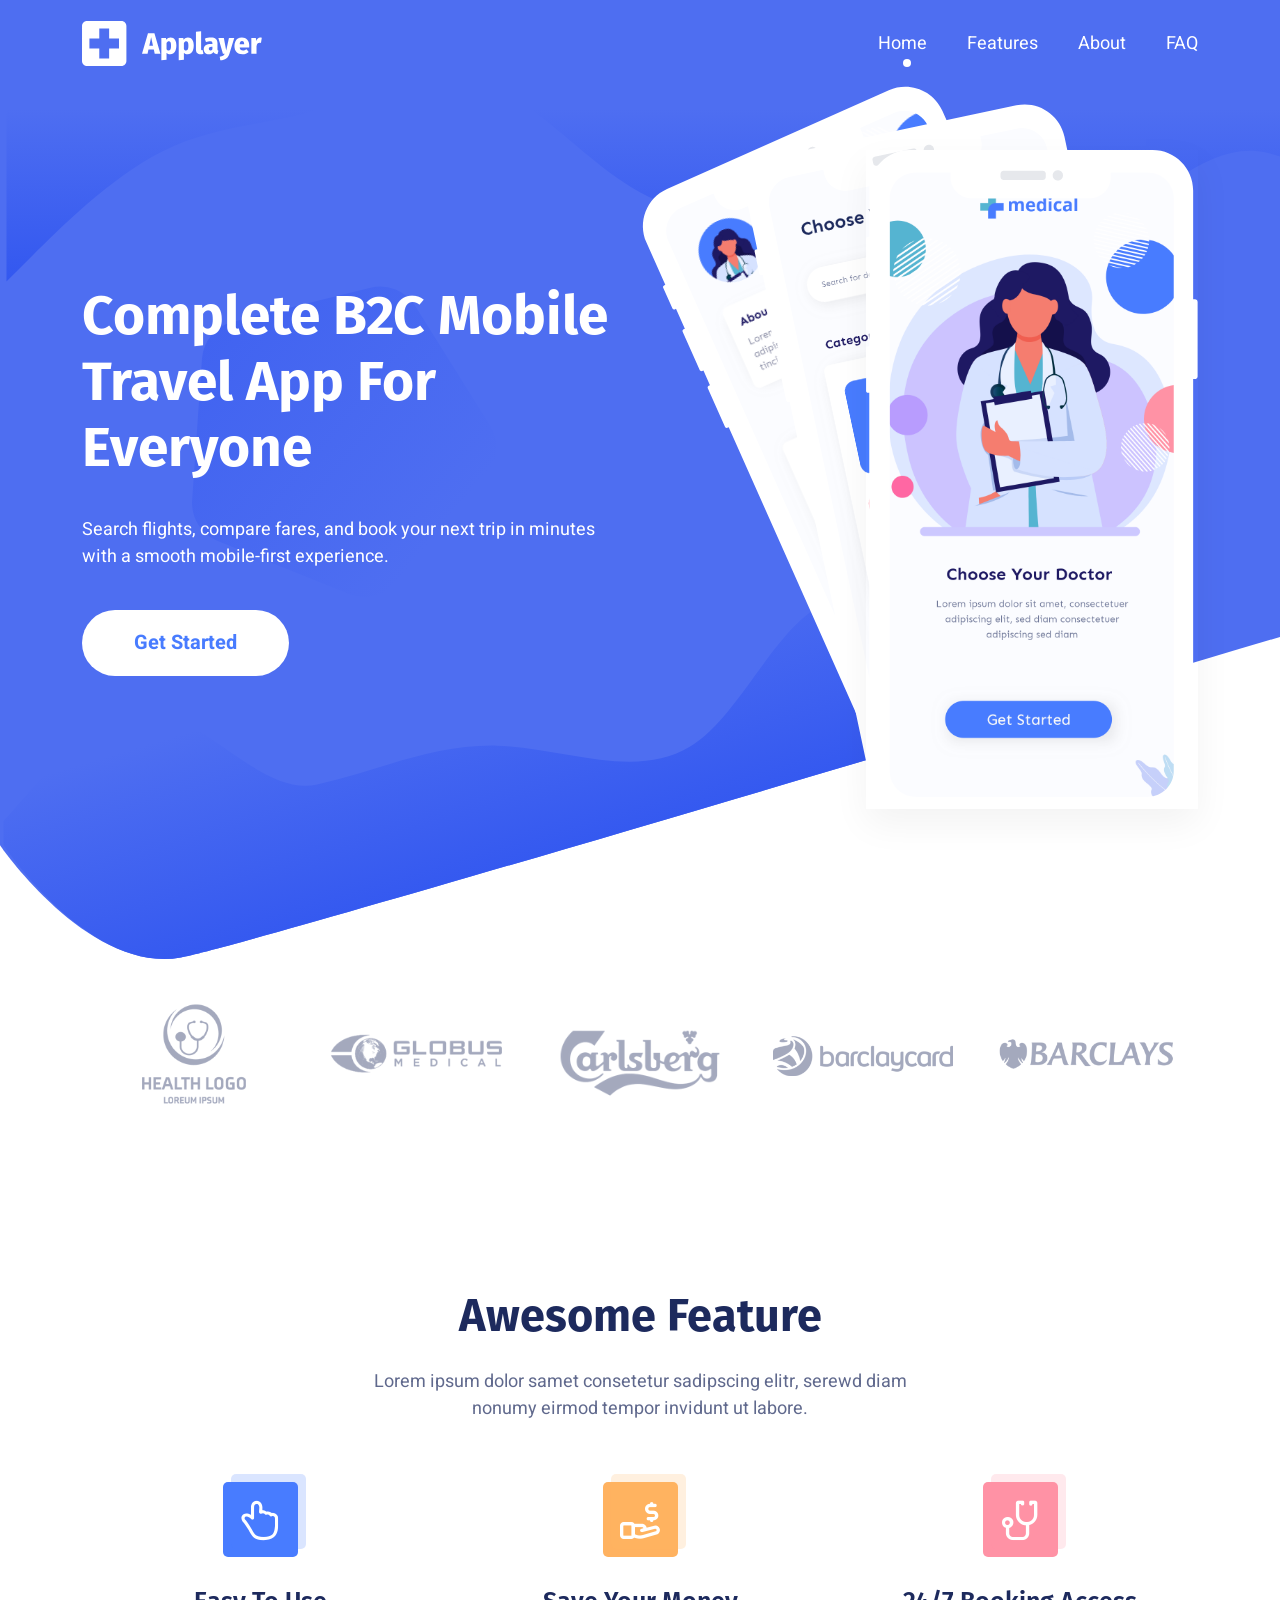
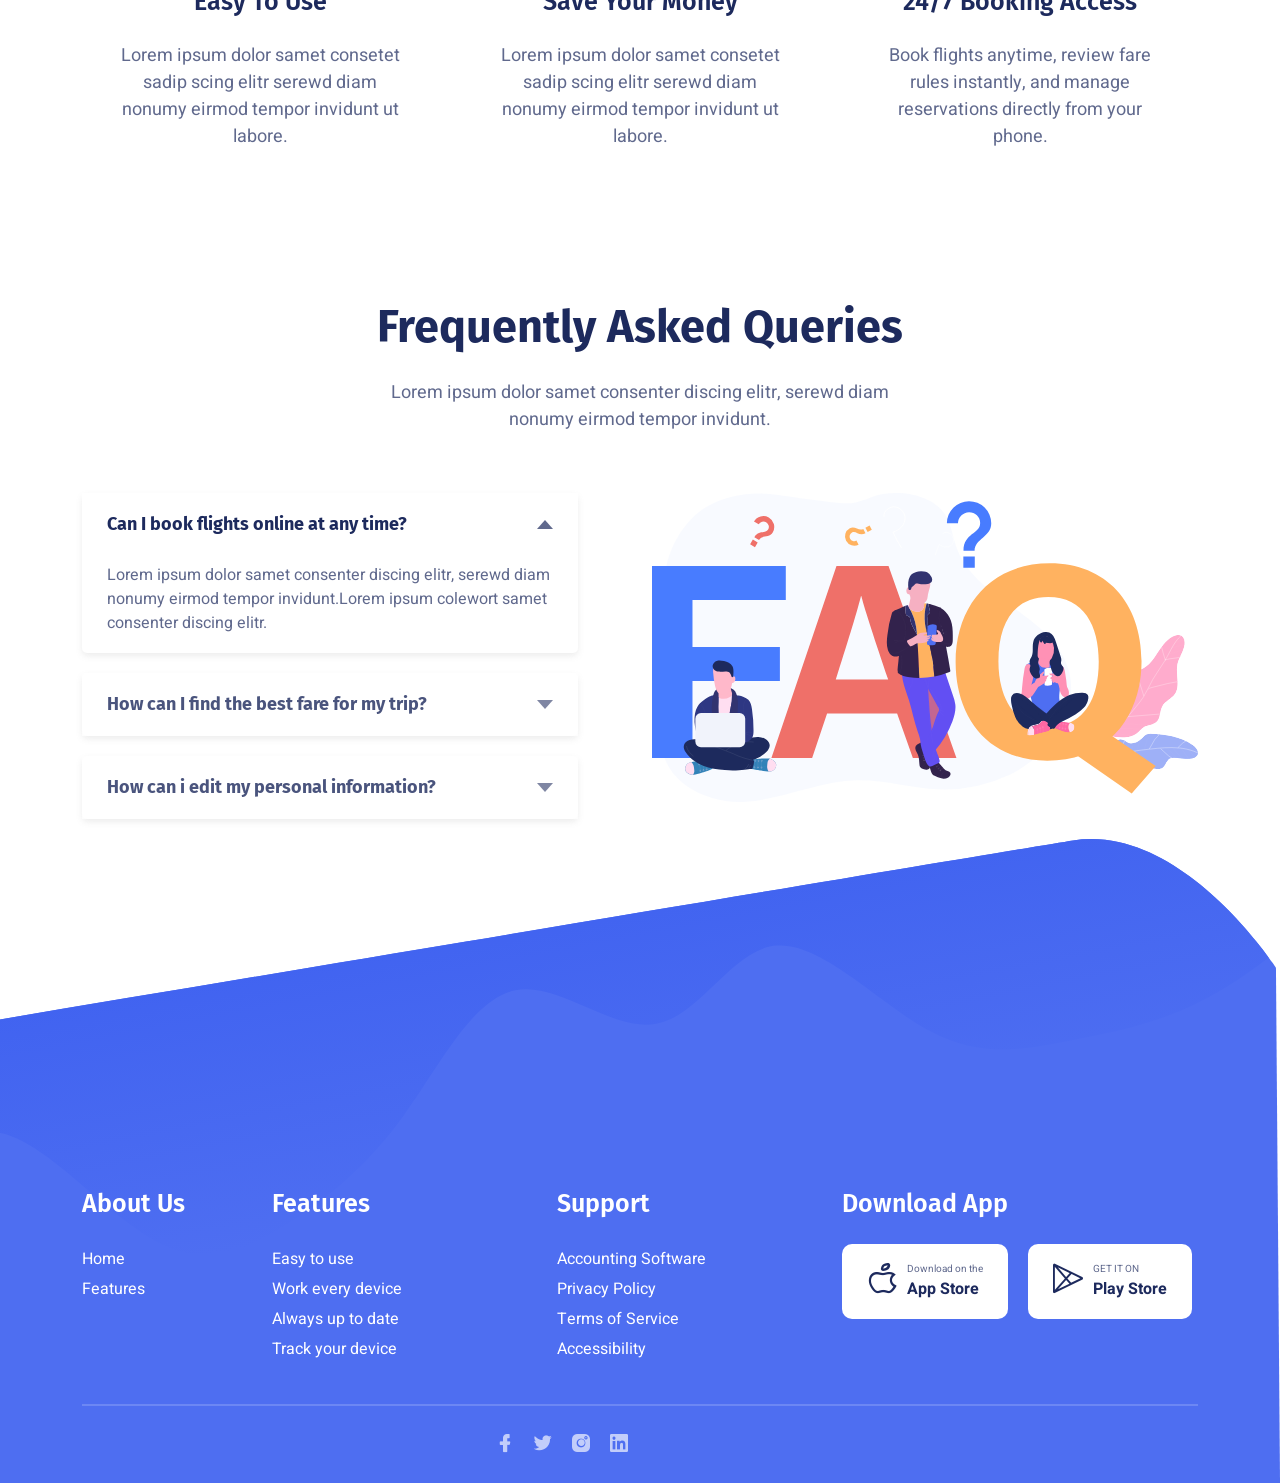
==== index.html @ 3cc143b9 "commit" ====
<!DOCTYPE html>
<html class="no-js" lang="">
  <head>
    <meta charset="utf-8" />
    <meta http-equiv="x-ua-compatible" content="ie=edge" />
    <title>Yallago B2C</title>
    <meta name="description" content="" />
    <meta name="viewport" content="width=device-width, initial-scale=1" />
    <link rel="shortcut icon" type="image/x-icon" href="assets/img/favicon.svg"/>
    <!-- Place favicon.ico in the root directory -->

    <!-- ========================= CSS here ========================= -->
    <link rel="stylesheet" href="assets/css/bootstrap-5.0.0-beta2.min.css" />
    <link rel="stylesheet" href="assets/css/LineIcons.2.0.css" />
    <link rel="stylesheet" href="assets/css/tiny-slider.css" />
    <link rel="stylesheet" href="assets/css/animate.css" />
    <link rel="stylesheet" href="assets/css/main.css" />
  </head>
  <body>
    <!--[if lte IE 9]>
      <p class="browserupgrade">
        You are using an <strong>outdated</strong> browser. Please
        <a href="https://browsehappy.com/">upgrade your browser</a> to improve
        your experience and security.
      </p>
    <![endif]-->

    <!-- ========================= preloader start ========================= -->
    <div class="preloader">
      <div class="loader">
        <div class="spinner">
          <div class="spinner-container">
            <div class="spinner-rotator">
              <div class="spinner-left">
                <div class="spinner-circle"></div>
              </div>
              <div class="spinner-right">
                <div class="spinner-circle"></div>
              </div>
            </div>
          </div>
        </div>
      </div>
    </div>
		<!-- preloader end -->
		

    <!-- ========================= header start ========================= -->
    <header class="header">
      <div class="navbar-area">
        <div class="container">
          <div class="row align-items-center">
            <div class="col-lg-12">
              <nav class="navbar navbar-expand-lg">
                <a class="navbar-brand" href="index.html">
                  <img src="assets/img/logo.JPEG" alt="Logo" />
                </a>
                <button class="navbar-toggler" type="button" data-bs-toggle="collapse" data-bs-target="#navbarSupportedContent" aria-controls="navbarSupportedContent" aria-expanded="false" aria-label="Toggle navigation">
                  <span class="toggler-icon"></span>
                  <span class="toggler-icon"></span>
                  <span class="toggler-icon"></span>
                </button>

                <div class="collapse navbar-collapse sub-menu-bar" id="navbarSupportedContent">
                  <ul id="nav" class="navbar-nav ms-auto">
                    <li class="nav-item">
                      <a class="page-scroll active" href="#home">Home</a>
                    </li>
                    <li class="nav-item">
                      <a class="page-scroll" href="#feature">Features</a>
                    </li>
                    <li class="nav-item">
                      <a class="" href="#0">About</a>
                    </li>
                    <li class="nav-item">
                      <a class="page-scroll" href="#faq">FAQ</a>
                    </li>
                  </ul>
                </div>
                <!-- navbar collapse -->
              </nav>
              <!-- navbar -->
            </div>
          </div>
          <!-- row -->
        </div>
        <!-- container -->
      </div>
      <!-- navbar area -->
    </header>
    <!-- ========================= header end ========================= -->

    <!-- ========================= hero-section start ========================= -->
    <section id="home" class="hero-section">
      <div class="container">
        <div class="row align-items-center">
          <div class="col-lg-6">
            <div class="hero-content">
              <h1 class="wow fadeInUp" data-wow-delay=".2s">
								Complete B2C Mobile Travel App For Everyone
							</h1>
              <p class="wow fadeInUp" data-wow-delay=".4s">
                Search flights, compare fares, and book your next trip in minutes with a smooth mobile-first experience.
              </p>
              <a href="javascript:void(0)" class="main-btn btn-hover wow fadeInUp" data-wow-delay=".6s">Get Started</a>
            </div>
					</div>
					<div class="col-lg-6">
						<div class="hero-img wow fadeInUp" data-wow-delay=".5s">
							<img src="assets/img/hero/hero-img-1.png" alt="" class="img-1">
							<img src="assets/img/hero/hero-img-2.png" alt="" class="img-2">
							<img src="assets/img/hero/hero-img-3.png" alt="" class="img-3">
						</div>
					</div>
        </div>
      </div>
    </section>
		<!-- ========================= hero-section end ========================= -->

		<!-- ========================= client-logo-section start ========================= -->
		<section class="client-logo-section">
			<div class="container">
				<div class="client-logo-wrapper">
					<div class="single-logo">
						<img src="assets/img/client-logo/client-logo-1.png" alt="">
					</div>
					<div class="single-logo">
						<img src="assets/img/client-logo/client-logo-2.png" alt="">
					</div>
					<div class="single-logo">
						<img src="assets/img/client-logo/client-logo-3.png" alt="">
					</div>
					<div class="single-logo">
						<img src="assets/img/client-logo/client-logo-4.png" alt="">
					</div>
					<div class="single-logo">
						<img src="assets/img/client-logo/client-logo-5.png" alt="">
					</div>
				</div>
			</div>
		</section>
		<!-- ========================= client-logo-section end ========================= -->

		<!-- ========================= feature-section start ========================= -->
		<section id="feature" class="feature-section pt-140">
			<div class="container">
				<div class="row justify-content-center">
					<div class="col-xxl-5 col-xl-6 col-lg-7">
						<div class="section-title text-center mb-30">
							<h1 class="mb-25 wow fadeInUp" data-wow-delay=".2s" style="visibility: visible; animation-delay: 0.2s; animation-name: fadeInUp;">Awesome Feature</h1>
							<p class="wow fadeInUp" data-wow-delay=".4s" style="visibility: visible; animation-delay: 0.4s; animation-name: fadeInUp;">Lorem ipsum dolor samet consetetur sadipscing elitr, serewd diam nonumy eirmod tempor invidunt ut labore.</p>
						</div>
					</div>
				</div>

				<div class="row justify-content-center">
					<div class="col-lg-4 col-md-8 col-sm-10">
						<div class="single-feature">
							<div class="icon color-1">
								<i class="lni lni-pointer-up"></i>
							</div>
							<div class="content">
								<h3>Easy To Use</h3>
								<p>Lorem ipsum dolor samet consetet sadip scing elitr serewd diam nonumy eirmod tempor invidunt ut labore.</p>
							</div>
						</div>
					</div>
					<div class="col-lg-4 col-md-8 col-sm-10">
						<div class="single-feature">
							<div class="icon color-2">
								<i class="lni lni-revenue"></i>
							</div>
							<div class="content">
								<h3>Save Your Money</h3>
								<p>Lorem ipsum dolor samet consetet sadip scing elitr serewd diam nonumy eirmod tempor invidunt ut labore.</p>
							</div>
						</div>
					</div>
					<div class="col-lg-4 col-md-8 col-sm-10">
						<div class="single-feature">
							<div class="icon color-3">
								<i class="lni lni-sthethoscope"></i>
							</div>
							<div class="content">
								<h3>24/7 Booking Access</h3>
								<p>Book flights anytime, review fare rules instantly, and manage reservations directly from your phone.</p>
							</div>
						</div>
					</div>
				</div>
			</div>
		</section>
		<!-- ========================= feature-section end ========================= -->

		<!-- ========================= faq-section start ========================= -->
		<section id="faq" class="faq-section pt-120">
			<div class="container">
				<div class="row justify-content-center">
					<div class="col-xxl-5 col-xl-6 col-lg-7">
						<div class="section-title text-center mb-60">
							<h1 class="mb-25 wow fadeInUp" data-wow-delay=".2s">Frequently Asked Queries</h1>
							<p class="mb-25 wow fadeInUp" data-wow-delay=".2s">Lorem ipsum dolor samet consenter discing elitr, serewd diam nonumy eirmod tempor invidunt.</p>
						</div>
					</div>
				</div>

				<div class="row">
					<div class="col-lg-6">
						<div class="accordion faq-wrapper" id="accordionExample">
							<div class="single-faq">
								<button class="w-100" type="button" data-bs-toggle="collapse" data-bs-target="#collapseOne" aria-expanded="true" aria-controls="collapseOne">
									Can I book flights online at any time?
								</button>
						
								<div id="collapseOne" class="collapse show" aria-labelledby="headingOne" data-bs-parent="#accordionExample">
									<div class="faq-content">
										Lorem ipsum dolor samet consenter discing elitr, serewd diam nonumy eirmod tempor invidunt.Lorem ipsum colewort samet consenter discing elitr.
									</div>
								</div>
							</div>
							<div class="single-faq">
								<button class="w-100 collapsed" type="button" data-bs-toggle="collapse" data-bs-target="#collapseTwo" aria-expanded="false" aria-controls="collapseTwo">
									How can I find the best fare for my trip?
								</button>
								<div id="collapseTwo" class="collapse" aria-labelledby="headingTwo" data-bs-parent="#accordionExample">
									<div class="faq-content">
										Lorem ipsum dolor samet consenter discing elitr, serewd diam nonumy eirmod tempor invidunt.Lorem ipsum colewort samet consenter discing elitr.
									</div>
								</div>
							</div>
							<div class="single-faq">
								<button class="w-100 collapsed" type="button" data-bs-toggle="collapse" data-bs-target="#collapseThree" aria-expanded="false" aria-controls="collapseThree">
									How can i edit my personal information?
								</button>
								<div id="collapseThree" class="collapse" aria-labelledby="headingThree" data-bs-parent="#accordionExample">
									<div class="faq-content">
										Lorem ipsum dolor samet consenter discing elitr, serewd diam nonumy eirmod tempor invidunt.Lorem ipsum colewort samet consenter discing elitr.
									</div>
								</div>
							</div>
						</div>
					</div>

					<div class="col-lg-6">
						<div class="faq-image">
							<img src="assets/img/faq/faq-img.svg" alt="">
						</div>
					</div>
				</div>
			</div>
		</section>
		<!-- ========================= faq-section end ========================= -->

    <!-- ========================= footer start ========================= -->
    <footer id="footer" class="footer">
			<div class="container">
				<div class="widget-wrapper">
					<div class="row">
						<div class="col-xl-2 col-md-6">
							<div class="footer-widget">
								<h3>About Us</h3>
								<ul class="links">
									<li> <a href="javascript:void(0)">Home</a> </li>
									<li> <a href="javascript:void(0)">Features</a> </li>
								</ul>
							</div>
						</div>
						<div class="col-xl-3 col-md-6">
							<div class="footer-widget">
								<h3>Features</h3>
								<ul class="links">
									<li> <a href="javascript:void(0)">Easy to use</a> </li>
									<li> <a href="javascript:void(0)">Work every device</a> </li>
									<li> <a href="javascript:void(0)">Always up to date</a> </li>
									<li> <a href="javascript:void(0)">Track your device</a> </li>
								</ul>
							</div>
						</div>
						<div class="col-xl-3 col-md-6">
							<div class="footer-widget">
								<h3>Support</h3>
								<ul class="links">
									<li> <a href="javascript:void(0)">Accounting Software</a> </li>
									<li> <a href="privacy-policy.html">Privacy Policy</a> </li>
									<li> <a href="terms-and-condition.html">Terms of Service</a> </li>
									<li> <a href="javascript:void(0)">Accessibility</a> </li>
								</ul>
							</div>
						</div>
						<div class="col-xl-4 col-md-6">
							<div class="footer-widget">
								<h3>Download App</h3>
								<ul class="download">
									<li>
										<a href="javascript:void(0)">
											<span class="icon"><i class="lni lni-apple"></i></span>
											<span class="text">Download on the <b>App Store</b> </span>
										</a>
									</li>
									<li>
										<a href="javascript:void(0)">
											<span class="icon"><i class="lni lni-play-store"></i></span>
											<span class="text">GET IT ON <b>Play Store</b> </span>
										</a>
									</li>
								</ul>
							</div>
						</div>
					</div>
				</div>

				<div class="copy-right-wrapper">
					<div class="row">
						<div class="col-md-6" style="display: none;">
							<div class="copy-right">
								<p>Design and Developed by <a href="https://uideck.com" rel="nofollow" target="_blank">UIdeck</a> </p>
							</div>
						</div>
						<div class="col-md-6">
							<div class="socials">
								<ul>
									<li>
										<a href="javascript:void(0)"> <i class="lni lni-facebook-filled"></i> </a>
									</li>
									<li>
										<a href="javascript:void(0)"> <i class="lni lni-twitter-filled"></i> </a>
									</li>
									<li>
										<a href="javascript:void(0)"> <i class="lni lni-instagram-filled"></i> </a>
									</li>
									<li>
										<a href="javascript:void(0)"> <i class="lni lni-linkedin-original"></i> </a>
									</li>
								</ul>
							</div>
						</div>
					</div>
				</div>
			</div>
		</footer>
    <!-- ========================= footer end ========================= -->

    <!-- ========================= scroll-top ========================= -->
    <a href="#" class="scroll-top btn-hover">
      <i class="lni lni-chevron-up"></i>
    </a>

    <!-- ========================= JS here ========================= -->
    <script src="assets/js/bootstrap-5.0.0-beta2.min.js"></script>
    <script src="assets/js/tiny-slider.js"></script>
    <script src="assets/js/wow.min.js"></script>
    <script src="assets/js/polifill.js"></script>
    <script src="assets/js/main.js"></script>
  </body>
</html>
---- assets/css/tiny-slider.css ----
.tns-outer{padding:0 !important}.tns-outer [hidden]{display:none !important}.tns-outer [aria-controls],.tns-outer [data-action]{cursor:pointer}.tns-slider{-webkit-transition:all 0s;-moz-transition:all 0s;transition:all 0s}.tns-slider>.tns-item{-webkit-box-sizing:border-box;-moz-box-sizing:border-box;box-sizing:border-box}.tns-horizontal.tns-subpixel{white-space:nowrap}.tns-horizontal.tns-subpixel>.tns-item{display:inline-block;vertical-align:top;white-space:normal}.tns-horizontal.tns-no-subpixel:after{content:'';display:table;clear:both}.tns-horizontal.tns-no-subpixel>.tns-item{float:left}.tns-horizontal.tns-carousel.tns-no-subpixel>.tns-item{margin-right:-100%}.tns-no-calc{position:relative;left:0}.tns-gallery{position:relative;left:0;min-height:1px}.tns-gallery>.tns-item{position:absolute;left:-100%;-webkit-transition:transform 0s, opacity 0s;-moz-transition:transform 0s, opacity 0s;transition:transform 0s, opacity 0s}.tns-gallery>.tns-slide-active{position:relative;left:auto !important}.tns-gallery>.tns-moving{-webkit-transition:all 0.25s;-moz-transition:all 0.25s;transition:all 0.25s}.tns-autowidth{display:inline-block}.tns-lazy-img{-webkit-transition:opacity 0.6s;-moz-transition:opacity 0.6s;transition:opacity 0.6s;opacity:0.6}.tns-lazy-img.tns-complete{opacity:1}.tns-ah{-webkit-transition:height 0s;-moz-transition:height 0s;transition:height 0s}.tns-ovh{overflow:hidden}.tns-visually-hidden{position:absolute;left:-10000em}.tns-transparent{opacity:0;visibility:hidden}.tns-fadeIn{opacity:1;filter:alpha(opacity=100);z-index:0}.tns-normal,.tns-fadeOut{opacity:0;filter:alpha(opacity=0);z-index:-1}.tns-vpfix{white-space:nowrap}.tns-vpfix>div,.tns-vpfix>li{display:inline-block}.tns-t-subp2{margin:0 auto;width:310px;position:relative;height:10px;overflow:hidden}.tns-t-ct{width:2333.3333333%;width:-webkit-calc(100% * 70 / 3);width:-moz-calc(100% * 70 / 3);width:calc(100% * 70 / 3);position:absolute;right:0}.tns-t-ct:after{content:'';display:table;clear:both}.tns-t-ct>div{width:1.4285714%;width:-webkit-calc(100% / 70);width:-moz-calc(100% / 70);width:calc(100% / 70);height:10px;float:left}

/*# sourceMappingURL=sourcemaps/tiny-slider.css.map */
---- assets/css/main.css ----
@import url("https://fonts.googleapis.com/css2?family=Fira+Sans:wght@300;400;500;600;700&family=Heebo:wght@300;400;500;600;700&display=swap");
html {
  scroll-behavior: smooth;
}

body {
  font-family: "Heebo", sans-serif;
  font-weight: normal;
  font-style: normal;
  color: #60698D;
  overflow-x: hidden;
}

* {
  margin: 0;
  padding: 0;
  box-sizing: border-box;
}

*:focus {
  outline: none;
}

a:focus,
input:focus,
textarea:focus,
button:focus,
.btn:focus,
.btn.focus,
.btn:not(:disabled):not(.disabled).active,
.btn:not(:disabled):not(.disabled):active {
  text-decoration: none;
  outline: none;
  box-shadow: none;
}

a:hover {
  color: #487CFF;
}

a {
  transition: all 0.3s ease-out 0s;
}

a,
a:focus,
a:hover {
  text-decoration: none;
}

i,
span,
a {
  display: inline-block;
}

audio,
canvas,
iframe,
img,
svg,
video {
  vertical-align: middle;
}

h1,
h2,
h3,
h4,
h5,
h6 {
  font-family: "Fira Sans", sans-serif;
  font-weight: 700;
  margin: 0px;
  color: #1D2A5D;
}

h1 a,
h2 a,
h3 a,
h4 a,
h5 a,
h6 a {
  color: inherit;
}

h1 {
  font-size: 45px;
}

@media (max-width: 767px) {
  h1 {
    font-size: 36px;
  }
}

@media only screen and (min-width: 480px) and (max-width: 767px) {
  h1 {
    font-size: 40px;
  }
}

.section-title span {
  font-size: 25px;
  font-weight: 600;
  color: #487CFF;
  margin-bottom: 20px;
}

h2 {
  font-size: 36px;
}

h3 {
  font-size: 25px;
}

h4 {
  font-size: 20px;
}

h5 {
  font-size: 18px;
}

h6 {
  font-size: 16px;
}

ul,
ol {
  margin: 0px;
  padding: 0px;
  list-style-type: none;
}

p {
  font-size: 18px;
  font-weight: 400;
  line-height: 27px;
  margin: 0px;
}

.img-bg {
  background-position: center center;
  background-size: cover;
  background-repeat: no-repeat;
  width: 100%;
  height: 100%;
}

.error {
  color: orangered;
}

.success {
  color: #fff;
}

/*===== All Button Style =====*/
.main-btn {
  display: inline-block;
  font-weight: 400;
  text-align: center;
  white-space: nowrap;
  vertical-align: middle;
  user-select: none;
  padding: 17px 37px;
  font-size: 18px;
  border-radius: 50px;
  color: #fff;
  cursor: pointer;
  z-index: 5;
  transition: all .4s ease-in-out;
  border: none;
  background: #487CFF;
  overflow: hidden;
}

.main-btn:hover {
  color: #fff;
}

.btn-hover {
  position: relative;
  overflow: hidden;
}

.btn-hover::after {
  content: '';
  position: absolute;
  width: 0%;
  height: 0%;
  border-radius: 50%;
  background: rgba(0, 0, 0, 0.05);
  top: 50%;
  left: 50%;
  padding: 50%;
  z-index: -1;
  transition: all 0.3s ease-out 0s;
  transform: translate3d(-50%, -50%, 0) scale(0);
}

.btn-hover:hover::after {
  transform: translate3d(-50%, -50%, 0) scale(1.3);
}

.scroll-top {
  width: 45px;
  height: 45px;
  background: #487CFF;
  display: flex;
  justify-content: center;
  align-items: center;
  font-size: 18px;
  color: #fff;
  border-radius: 5px;
  position: fixed;
  bottom: 30px;
  right: 30px;
  z-index: 9;
  cursor: pointer;
  transition: all 0.3s ease-out 0s;
}

.scroll-top:hover {
  color: #fff;
  background: rgba(72, 124, 255, 0.8);
}

@keyframes animation1 {
  0% {
    transform: translateY(30px);
  }
  50% {
    transform: translateY(-30px);
  }
  100% {
    transform: translateY(30px);
  }
}

/*===== All Preloader Style =====*/
.preloader {
  /* Body Overlay */
  position: fixed;
  top: 0;
  left: 0;
  display: table;
  height: 100%;
  width: 100%;
  /* Change Background Color */
  background: #fff;
  z-index: 99999;
}

.preloader .loader {
  display: table-cell;
  vertical-align: middle;
  text-align: center;
}

.preloader .loader .spinner {
  position: absolute;
  left: 50%;
  top: 50%;
  width: 64px;
  margin-left: -32px;
  z-index: 18;
  pointer-events: none;
}

.preloader .loader .spinner .spinner-container {
  pointer-events: none;
  position: absolute;
  width: 100%;
  padding-bottom: 100%;
  top: 50%;
  left: 50%;
  margin-top: -50%;
  margin-left: -50%;
  animation: spinner-linspin 1568.2353ms linear infinite;
}

.preloader .loader .spinner .spinner-container .spinner-rotator {
  position: absolute;
  width: 100%;
  height: 100%;
  animation: spinner-easespin 5332ms cubic-bezier(0.4, 0, 0.2, 1) infinite both;
}

.preloader .loader .spinner .spinner-container .spinner-rotator .spinner-left {
  position: absolute;
  top: 0;
  left: 0;
  bottom: 0;
  overflow: hidden;
  right: 50%;
}

.preloader .loader .spinner .spinner-container .spinner-rotator .spinner-right {
  position: absolute;
  top: 0;
  right: 0;
  bottom: 0;
  overflow: hidden;
  left: 50%;
}

.preloader .loader .spinner-circle {
  box-sizing: border-box;
  position: absolute;
  width: 200%;
  height: 100%;
  border-style: solid;
  /* Spinner Color */
  border-color: #487CFF #487CFF #ddd;
  border-radius: 50%;
  border-width: 6px;
}

.preloader .loader .spinner-left .spinner-circle {
  left: 0;
  right: -100%;
  border-right-color: #ddd;
  animation: spinner-left-spin 1333ms cubic-bezier(0.4, 0, 0.2, 1) infinite both;
}

.preloader .loader .spinner-right .spinner-circle {
  left: -100%;
  right: 0;
  border-left-color: #ddd;
  animation: right-spin 1333ms cubic-bezier(0.4, 0, 0.2, 1) infinite both;
}

/* Preloader Animations */

@keyframes spinner-linspin {
  to {
    transform: rotate(360deg);
  }
}

@keyframes spinner-easespin {
  12.5% {
    transform: rotate(135deg);
  }
  25% {
    transform: rotate(270deg);
  }
  37.5% {
    transform: rotate(405deg);
  }
  50% {
    transform: rotate(540deg);
  }
  62.5% {
    transform: rotate(675deg);
  }
  75% {
    transform: rotate(810deg);
  }
  87.5% {
    transform: rotate(945deg);
  }
  to {
    transform: rotate(1080deg);
  }
}

@keyframes spinner-left-spin {
  0% {
    transform: rotate(130deg);
  }
  50% {
    transform: rotate(-5deg);
  }
  to {
    transform: rotate(130deg);
  }
}

@keyframes right-spin {
  0% {
    transform: rotate(-130deg);
  }
  50% {
    transform: rotate(5deg);
  }
  to {
    transform: rotate(-130deg);
  }
}

/*===========================
    02.HEADER css 
===========================*/
/*===== NAVBAR =====*/
.navbar-area {
  position: absolute;
  top: 0;
  left: 0;
  width: 100%;
  z-index: 99;
  transition: all 0.3s ease-out 0s;
}

.sticky {
  position: fixed;
  z-index: 99;
  background-color: #fff;
  box-shadow: 0px 20px 50px 0px rgba(0, 0, 0, 0.05);
  transition: all 0.3s ease-out 0s;
}

.sticky .navbar {
  padding: 17px 0;
}

@media only screen and (min-width: 768px) and (max-width: 991px), (max-width: 767px) {
  .sticky .navbar {
    padding: 15px 0;
  }
}

.sticky .navbar .navbar-nav .nav-item a {
  color: #222;
}

.sticky .navbar .navbar-nav .nav-item a::before {
  background: #487CFF;
}

.sticky .navbar .navbar-toggler .toggler-icon {
  background: #1D2A5D;
}

.navbar {
  padding: 0;
  border-radius: 5px;
  position: relative;
  transition: all 0.3s ease-out 0s;
  padding: 20px 0;
}

@media only screen and (min-width: 768px) and (max-width: 991px), (max-width: 767px) {
  .navbar {
    padding: 17px 0;
  }
}

.navbar-brand {
  padding: 0;
}

.navbar-brand img {
  max-width: 180px;
}

.navbar-toggler {
  padding: 0;
}

.navbar-toggler:focus {
  outline: none;
  box-shadow: none;
}

.navbar-toggler .toggler-icon {
  width: 30px;
  height: 2px;
  background-color: #fff;
  display: block;
  margin: 5px 0;
  position: relative;
  transition: all 0.3s ease-out 0s;
}

.navbar-toggler.active .toggler-icon:nth-of-type(1) {
  transform: rotate(45deg);
  top: 7px;
}

.navbar-toggler.active .toggler-icon:nth-of-type(2) {
  opacity: 0;
}

.navbar-toggler.active .toggler-icon:nth-of-type(3) {
  transform: rotate(135deg);
  top: -7px;
}

@media only screen and (min-width: 768px) and (max-width: 991px), (max-width: 767px) {
  .navbar-collapse {
    position: absolute;
    top: 100%;
    left: 0;
    width: 100%;
    background-color: #fff;
    z-index: 9;
    box-shadow: 0px 15px 20px 0px rgba(0, 0, 0, 0.1);
    padding: 5px 12px;
  }
}

.navbar-nav .nav-item {
  position: relative;
  margin-left: 40px;
}

@media only screen and (min-width: 768px) and (max-width: 991px), (max-width: 767px) {
  .navbar-nav .nav-item {
    margin-left: 20px;
  }
}

.navbar-nav .nav-item a {
  font-size: 18px;
  font-weight: 400;
  color: #fff;
  transition: all 0.3s ease-out 0s;
  padding: 10px 0;
  position: relative;
}

@media only screen and (min-width: 768px) and (max-width: 991px), (max-width: 767px) {
  .navbar-nav .nav-item a {
    display: inline-block;
    padding: 6px 10px;
    color: #60698D;
  }
}

.navbar-nav .nav-item a::before {
  content: '';
  width: 8px;
  height: 8px;
  border-radius: 50%;
  background: #fff;
  position: absolute;
  bottom: 0;
  left: 50%;
  transition: all 0.3s ease-out 0s;
  z-index: -1;
  opacity: 0;
}

@media only screen and (min-width: 768px) and (max-width: 991px), (max-width: 767px) {
  .navbar-nav .nav-item a::before {
    background: #487CFF;
  }
}

.navbar-nav .nav-item a:hover::before, .navbar-nav .nav-item a.active::before {
  opacity: 1;
}

.navbar-nav .nav-item:hover .sub-menu {
  top: 100%;
  opacity: 1;
  visibility: visible;
}

@media only screen and (min-width: 768px) and (max-width: 991px) {
  .navbar-nav .nav-item:hover .sub-menu {
    top: 0;
  }
}

@media (max-width: 767px) {
  .navbar-nav .nav-item:hover .sub-menu {
    top: 0;
  }
}

.navbar-nav .nav-item .sub-menu {
  width: 200px;
  background-color: #fff;
  box-shadow: 0px 0px 20px 0px rgba(0, 0, 0, 0.1);
  position: absolute;
  top: 110%;
  left: 0;
  opacity: 0;
  visibility: hidden;
  transition: all 0.3s ease-out 0s;
}

@media only screen and (min-width: 768px) and (max-width: 991px) {
  .navbar-nav .nav-item .sub-menu {
    position: relative;
    width: 100%;
    top: 0;
    display: none;
    opacity: 1;
    visibility: visible;
  }
}

@media (max-width: 767px) {
  .navbar-nav .nav-item .sub-menu {
    position: relative;
    width: 100%;
    top: 0;
    display: none;
    opacity: 1;
    visibility: visible;
  }
}

.navbar-nav .nav-item .sub-menu li {
  display: block;
}

.navbar-nav .nav-item .sub-menu li a {
  display: block;
  padding: 8px 20px;
  color: #222;
}

.navbar-nav .nav-item .sub-menu li a.active, .navbar-nav .nav-item .sub-menu li a:hover {
  padding-left: 25px;
  color: #487CFF;
}

.navbar-nav .sub-nav-toggler {
  display: none;
}

@media only screen and (min-width: 768px) and (max-width: 991px) {
  .navbar-nav .sub-nav-toggler {
    display: block;
    position: absolute;
    right: 0;
    top: 0;
    background: none;
    color: #222;
    font-size: 18px;
    border: 0;
    width: 30px;
    height: 30px;
  }
}

@media (max-width: 767px) {
  .navbar-nav .sub-nav-toggler {
    display: block;
    position: absolute;
    right: 0;
    top: 0;
    background: none;
    color: #222;
    font-size: 18px;
    border: 0;
    width: 30px;
    height: 30px;
  }
}

.navbar-nav .sub-nav-toggler span {
  width: 8px;
  height: 8px;
  border-left: 1px solid #222;
  border-bottom: 1px solid #222;
  transform: rotate(-45deg);
  position: relative;
  top: -5px;
}

.hero-section {
  position: relative;
  z-index: 1;
  background-image: url("../img/hero/hero-bg.svg");
  background-repeat: no-repeat;
  background-size: cover;
  background-position: bottom left;
  padding: 150px 0;
}

@media only screen and (min-width: 768px) and (max-width: 991px) {
  .hero-section .hero-content {
    margin-bottom: 50px;
  }
}

@media (max-width: 767px) {
  .hero-section .hero-content {
    margin-bottom: 120px;
  }
}

.hero-section .hero-content h1 {
  font-size: 60px;
  margin-bottom: 35px;
  color: #fff;
}

@media only screen and (min-width: 1200px) and (max-width: 1399px) {
  .hero-section .hero-content h1 {
    font-size: 55px;
  }
}

@media only screen and (min-width: 992px) and (max-width: 1199px) {
  .hero-section .hero-content h1 {
    font-size: 48px;
  }
}

@media (max-width: 767px) {
  .hero-section .hero-content h1 {
    font-size: 40px;
  }
}

@media only screen and (min-width: 480px) and (max-width: 767px) {
  .hero-section .hero-content h1 {
    font-size: 50px;
  }
}

.hero-section .hero-content p {
  margin-bottom: 40px;
  color: #fff;
}

.hero-section .hero-content .main-btn {
  background: #fff;
  color: #487CFF;
  font-size: 20px;
  font-weight: 700;
  padding: 18px 52px;
}

.hero-section .hero-img {
  position: relative;
  text-align: right;
  z-index: 4;
}

.hero-section .hero-img .img-1 {
  position: relative;
  z-index: 5;
  box-shadow: 0 15px 35px rgba(0, 0, 0, 0.05);
}

.hero-section .hero-img .img-3,
.hero-section .hero-img .img-2 {
  position: absolute;
  right: 0;
  bottom: 0;
}

.hero-section .hero-img .img-2 {
  z-index: 1;
}

.hero-section .hero-img .img-3 {
  z-index: -1;
}

.client-logo-section .client-logo-wrapper {
  display: flex;
  flex-wrap: wrap;
  justify-content: space-around;
  padding: 30px 0;
}

@media only screen and (min-width: 768px) and (max-width: 991px), (max-width: 767px) {
  .client-logo-section .client-logo-wrapper {
    justify-content: center;
  }
}

.client-logo-section .client-logo-wrapper .single-logo {
  width: 180px;
  margin: 10px;
  opacity: .4;
  transition: all 0.3s ease-out 0s;
}

@media only screen and (min-width: 992px) and (max-width: 1199px) {
  .client-logo-section .client-logo-wrapper .single-logo {
    width: 160px;
  }
}

.client-logo-section .client-logo-wrapper .single-logo:hover {
  opacity: 1;
}

.client-logo-section .client-logo-wrapper .single-logo img {
  max-width: 100%;
}

.feature-section .single-feature {
  text-align: center;
  padding: 30px;
}

.feature-section .single-feature:hover .icon::after {
  top: 8px;
  right: 8px;
}

.feature-section .single-feature .icon {
  width: 75px;
  height: 75px;
  border-radius: 5px;
  background: #487CFF;
  color: #fff;
  position: relative;
  display: flex;
  justify-content: center;
  align-items: center;
  font-size: 40px;
  z-index: 1;
  margin: 0 auto 30px;
}

.feature-section .single-feature .icon::after {
  content: '';
  position: absolute;
  width: 100%;
  height: 100%;
  background: inherit;
  top: -8px;
  right: -8px;
  opacity: .2;
  border-radius: inherit;
  z-index: -1;
  transition: all 0.3s ease-out 0s;
}

.feature-section .single-feature .icon.color-2 {
  background: #FFB260;
}

.feature-section .single-feature .icon.color-3 {
  background: #FF92A5;
}

.feature-section .single-feature .content h3 {
  font-weight: 600;
  margin-bottom: 25px;
}

.single-department {
  margin-bottom: 55px;
}

.single-department span {
  width: 12px;
  height: 12px;
  background: #487CFF;
  border-radius: 50%;
  box-shadow: 0 3px 6px rgba(72, 124, 255, 0.34);
  margin-bottom: 25px;
}

.single-department h3 {
  margin-bottom: 20px;
}

.steps-content {
  margin-left: 70px;
}

.steps-content .single-department {
  margin-bottom: 35px;
}

.faq-section .faq-wrapper {
  margin-right: 50px;
}

@media only screen and (min-width: 768px) and (max-width: 991px) {
  .faq-section .faq-wrapper {
    margin-right: 0;
  }
}

@media (max-width: 767px) {
  .faq-section .faq-wrapper {
    margin-right: 0;
  }
}

.faq-section .single-faq {
  background: #fff;
  border-radius: 5px;
  margin-bottom: 20px;
  box-shadow: 0px 3px 6px rgba(142, 142, 142, 0.16);
}

.faq-section .single-faq button {
  background: #fff;
  border: 0;
  font-size: 18px;
  font-weight: 700;
  font-family: "Fira Sans", sans-serif;
  text-align: left;
  padding: 18px 25px;
  padding-right: 45px;
  position: relative;
  color: #1D2A5D;
}

.faq-section .single-faq button.collapsed {
  opacity: .8;
}

.faq-section .single-faq button.collapsed::after {
  transform: rotate(0deg);
}

.faq-section .single-faq button::after {
  content: '';
  position: absolute;
  top: 27px;
  right: 25px;
  border-top: 9px solid #60698D;
  border-left: 8px solid transparent;
  border-right: 8px solid transparent;
  transition: all 0.3s ease-out 0s;
  transform: rotate(180deg);
}

.faq-section .single-faq .faq-content {
  padding: 7px 25px 18px;
}

.faq-section .faq-image img {
  width: 100%;
}

.footer {
  padding-top: 350px;
  background-image: url("../img/footer/footer-bg.svg");
  background-repeat: no-repeat;
  background-size: cover;
  background-position: top right;
}

@media only screen and (min-width: 992px) and (max-width: 1199px) {
  .footer {
    padding-top: 220px;
    margin-top: 50px;
  }
}

@media only screen and (min-width: 768px) and (max-width: 991px) {
  .footer {
    padding-top: 160px;
    margin-top: 100px;
  }
}

@media (max-width: 767px) {
  .footer {
    padding-top: 120px;
    margin-top: 100px;
  }
}

.footer .widget-wrapper .footer-widget {
  margin-bottom: 40px;
}

.footer .widget-wrapper .footer-widget h3 {
  color: #fff;
  margin-bottom: 25px;
  font-weight: 600;
}

.footer .widget-wrapper .footer-widget .links li a {
  color: #fff;
  font-size: 16px;
  line-height: 30px;
}

.footer .widget-wrapper .footer-widget .links li a:hover {
  padding-left: 6px;
}

.footer .widget-wrapper .footer-widget .download {
  display: flex;
  flex-wrap: wrap;
  align-items: center;
}

.footer .widget-wrapper .footer-widget .download li:first-child {
  margin-right: 20px;
}

.footer .widget-wrapper .footer-widget .download li a {
  display: inline-flex;
  background: #fff;
  border-radius: 10px;
  padding: 15px 25px;
  margin-bottom: 15px;
  align-items: center;
}

.footer .widget-wrapper .footer-widget .download li a .icon {
  font-size: 30px;
  color: #1D2A5D;
  margin-right: 10px;
}

.footer .widget-wrapper .footer-widget .download li a .text {
  font-size: 10px;
  color: #60698D;
}

.footer .widget-wrapper .footer-widget .download li a .text b {
  color: #1D2A5D;
  font-size: 16px;
  font-weight: 700;
  display: block;
}

.footer .copy-right-wrapper {
  border-top: 2px solid rgba(255, 255, 255, 0.17);
  padding: 25px 0;
}

.footer .copy-right-wrapper .copy-right p {
  color: rgba(255, 255, 255, 0.66);
  font-size: 16px;
}

@media (max-width: 767px) {
  .footer .copy-right-wrapper .copy-right p {
    text-align: center;
    margin-bottom: 20px;
  }
}

.footer .copy-right-wrapper .copy-right p a {
  color: inherit;
}

.footer .copy-right-wrapper .copy-right p a:hover {
  color: #fff;
}

.footer .copy-right-wrapper .socials ul {
  display: flex;
  align-items: center;
  justify-content: flex-end;
}

@media (max-width: 767px) {
  .footer .copy-right-wrapper .socials ul {
    justify-content: center;
  }
}

.footer .copy-right-wrapper .socials ul li a {
  color: rgba(255, 255, 255, 0.66);
  font-size: 18px;
  margin-left: 20px;
}

.footer .copy-right-wrapper .socials ul li a:hover {
  color: #fff;
}

/* ======================
    DEFAULT CSS
========================= */
.mt-5 {
  margin-top: 5px;
}

.mt-10 {
  margin-top: 10px;
}

.mt-15 {
  margin-top: 15px;
}

.mt-20 {
  margin-top: 20px;
}

.mt-25 {
  margin-top: 25px;
}

.mt-30 {
  margin-top: 30px;
}

.mt-35 {
  margin-top: 35px;
}

.mt-40 {
  margin-top: 40px;
}

.mt-45 {
  margin-top: 45px;
}

.mt-50 {
  margin-top: 50px;
}

.mt-55 {
  margin-top: 55px;
}

.mt-60 {
  margin-top: 60px;
}

.mt-65 {
  margin-top: 65px;
}

.mt-70 {
  margin-top: 70px;
}

.mt-75 {
  margin-top: 75px;
}

.mt-80 {
  margin-top: 80px;
}

.mt-85 {
  margin-top: 85px;
}

.mt-90 {
  margin-top: 90px;
}

.mt-95 {
  margin-top: 95px;
}

.mt-100 {
  margin-top: 100px;
}

.mt-105 {
  margin-top: 105px;
}

.mt-110 {
  margin-top: 110px;
}

.mt-115 {
  margin-top: 115px;
}

.mt-120 {
  margin-top: 120px;
}

.mt-125 {
  margin-top: 125px;
}

.mt-130 {
  margin-top: 130px;
}

.mt-135 {
  margin-top: 135px;
}

.mt-140 {
  margin-top: 140px;
}

.mt-145 {
  margin-top: 145px;
}

.mt-150 {
  margin-top: 150px;
}

.mt-155 {
  margin-top: 155px;
}

.mt-160 {
  margin-top: 160px;
}

.mt-165 {
  margin-top: 165px;
}

.mt-170 {
  margin-top: 170px;
}

.mt-175 {
  margin-top: 175px;
}

.mt-180 {
  margin-top: 180px;
}

.mt-185 {
  margin-top: 185px;
}

.mt-190 {
  margin-top: 190px;
}

.mt-195 {
  margin-top: 195px;
}

.mt-200 {
  margin-top: 200px;
}

.mt-205 {
  margin-top: 205px;
}

.mt-210 {
  margin-top: 210px;
}

.mt-215 {
  margin-top: 215px;
}

.mt-220 {
  margin-top: 220px;
}

.mt-225 {
  margin-top: 225px;
}

.mb-5 {
  margin-bottom: 5px;
}

.mb-10 {
  margin-bottom: 10px;
}

.mb-15 {
  margin-bottom: 15px;
}

.mb-20 {
  margin-bottom: 20px;
}

.mb-25 {
  margin-bottom: 25px;
}

.mb-30 {
  margin-bottom: 30px;
}

.mb-35 {
  margin-bottom: 35px;
}

.mb-40 {
  margin-bottom: 40px;
}

.mb-45 {
  margin-bottom: 45px;
}

.mb-50 {
  margin-bottom: 50px;
}

.mb-55 {
  margin-bottom: 55px;
}

.mb-60 {
  margin-bottom: 60px;
}

.mb-65 {
  margin-bottom: 65px;
}

.mb-70 {
  margin-bottom: 70px;
}

.mb-75 {
  margin-bottom: 75px;
}

.mb-80 {
  margin-bottom: 80px;
}

.mb-85 {
  margin-bottom: 85px;
}

.mb-90 {
  margin-bottom: 90px;
}

.mb-95 {
  margin-bottom: 95px;
}

.mb-100 {
  margin-bottom: 100px;
}

.mb-105 {
  margin-bottom: 105px;
}

.mb-110 {
  margin-bottom: 110px;
}

.mb-115 {
  margin-bottom: 115px;
}

.mb-120 {
  margin-bottom: 120px;
}

.mb-125 {
  margin-bottom: 125px;
}

.mb-130 {
  margin-bottom: 130px;
}

.mb-135 {
  margin-bottom: 135px;
}

.mb-140 {
  margin-bottom: 140px;
}

.mb-145 {
  margin-bottom: 145px;
}

.mb-150 {
  margin-bottom: 150px;
}

.mb-155 {
  margin-bottom: 155px;
}

.mb-160 {
  margin-bottom: 160px;
}

.mb-165 {
  margin-bottom: 165px;
}

.mb-170 {
  margin-bottom: 170px;
}

.mb-175 {
  margin-bottom: 175px;
}

.mb-180 {
  margin-bottom: 180px;
}

.mb-185 {
  margin-bottom: 185px;
}

.mb-190 {
  margin-bottom: 190px;
}

.mb-195 {
  margin-bottom: 195px;
}

.mb-200 {
  margin-bottom: 200px;
}

.mb-205 {
  margin-bottom: 205px;
}

.mb-210 {
  margin-bottom: 210px;
}

.mb-215 {
  margin-bottom: 215px;
}

.mb-220 {
  margin-bottom: 220px;
}

.mb-225 {
  margin-bottom: 225px;
}

.pt-5 {
  padding-top: 5px;
}

.pt-10 {
  padding-top: 10px;
}

.pt-15 {
  padding-top: 15px;
}

.pt-20 {
  padding-top: 20px;
}

.pt-25 {
  padding-top: 25px;
}

.pt-30 {
  padding-top: 30px;
}

.pt-35 {
  padding-top: 35px;
}

.pt-40 {
  padding-top: 40px;
}

.pt-45 {
  padding-top: 45px;
}

.pt-50 {
  padding-top: 50px;
}

.pt-55 {
  padding-top: 55px;
}

.pt-60 {
  padding-top: 60px;
}

.pt-65 {
  padding-top: 65px;
}

.pt-70 {
  padding-top: 70px;
}

.pt-75 {
  padding-top: 75px;
}

.pt-80 {
  padding-top: 80px;
}

.pt-85 {
  padding-top: 85px;
}

.pt-90 {
  padding-top: 90px;
}

.pt-95 {
  padding-top: 95px;
}

.pt-100 {
  padding-top: 100px;
}

.pt-105 {
  padding-top: 105px;
}

.pt-110 {
  padding-top: 110px;
}

.pt-115 {
  padding-top: 115px;
}

.pt-120 {
  padding-top: 120px;
}

.pt-125 {
  padding-top: 125px;
}

.pt-130 {
  padding-top: 130px;
}

.pt-135 {
  padding-top: 135px;
}

.pt-140 {
  padding-top: 140px;
}

.pt-145 {
  padding-top: 145px;
}

.pt-150 {
  padding-top: 150px;
}

.pt-155 {
  padding-top: 155px;
}

.pt-160 {
  padding-top: 160px;
}

.pt-165 {
  padding-top: 165px;
}

.pt-170 {
  padding-top: 170px;
}

.pt-175 {
  padding-top: 175px;
}

.pt-180 {
  padding-top: 180px;
}

.pt-185 {
  padding-top: 185px;
}

.pt-190 {
  padding-top: 190px;
}

.pt-195 {
  padding-top: 195px;
}

.pt-200 {
  padding-top: 200px;
}

.pt-205 {
  padding-top: 205px;
}

.pt-210 {
  padding-top: 210px;
}

.pt-215 {
  padding-top: 215px;
}

.pt-220 {
  padding-top: 220px;
}

.pt-225 {
  padding-top: 225px;
}

.pb-5 {
  padding-bottom: 5px;
}

.pb-10 {
  padding-bottom: 10px;
}

.pb-15 {
  padding-bottom: 15px;
}

.pb-20 {
  padding-bottom: 20px;
}

.pb-25 {
  padding-bottom: 25px;
}

.pb-30 {
  padding-bottom: 30px;
}

.pb-35 {
  padding-bottom: 35px;
}

.pb-40 {
  padding-bottom: 40px;
}

.pb-45 {
  padding-bottom: 45px;
}

.pb-50 {
  padding-bottom: 50px;
}

.pb-55 {
  padding-bottom: 55px;
}

.pb-60 {
  padding-bottom: 60px;
}

.pb-65 {
  padding-bottom: 65px;
}

.pb-70 {
  padding-bottom: 70px;
}

.pb-75 {
  padding-bottom: 75px;
}

.pb-80 {
  padding-bottom: 80px;
}

.pb-85 {
  padding-bottom: 85px;
}

.pb-90 {
  padding-bottom: 90px;
}

.pb-95 {
  padding-bottom: 95px;
}

.pb-100 {
  padding-bottom: 100px;
}

.pb-105 {
  padding-bottom: 105px;
}

.pb-110 {
  padding-bottom: 110px;
}

.pb-115 {
  padding-bottom: 115px;
}

.pb-120 {
  padding-bottom: 120px;
}

.pb-125 {
  padding-bottom: 125px;
}

.pb-130 {
  padding-bottom: 130px;
}

.pb-135 {
  padding-bottom: 135px;
}

.pb-140 {
  padding-bottom: 140px;
}

.pb-145 {
  padding-bottom: 145px;
}

.pb-150 {
  padding-bottom: 150px;
}

.pb-155 {
  padding-bottom: 155px;
}

.pb-160 {
  padding-bottom: 160px;
}

.pb-165 {
  padding-bottom: 165px;
}

.pb-170 {
  padding-bottom: 170px;
}

.pb-175 {
  padding-bottom: 175px;
}

.pb-180 {
  padding-bottom: 180px;
}

.pb-185 {
  padding-bottom: 185px;
}

.pb-190 {
  padding-bottom: 190px;
}

.pb-195 {
  padding-bottom: 195px;
}

.pb-200 {
  padding-bottom: 200px;
}

.pb-205 {
  padding-bottom: 205px;
}

.pb-210 {
  padding-bottom: 210px;
}

.pb-215 {
  padding-bottom: 215px;
}

.pb-220 {
  padding-bottom: 220px;
}

.pb-225 {
  padding-bottom: 225px;
}
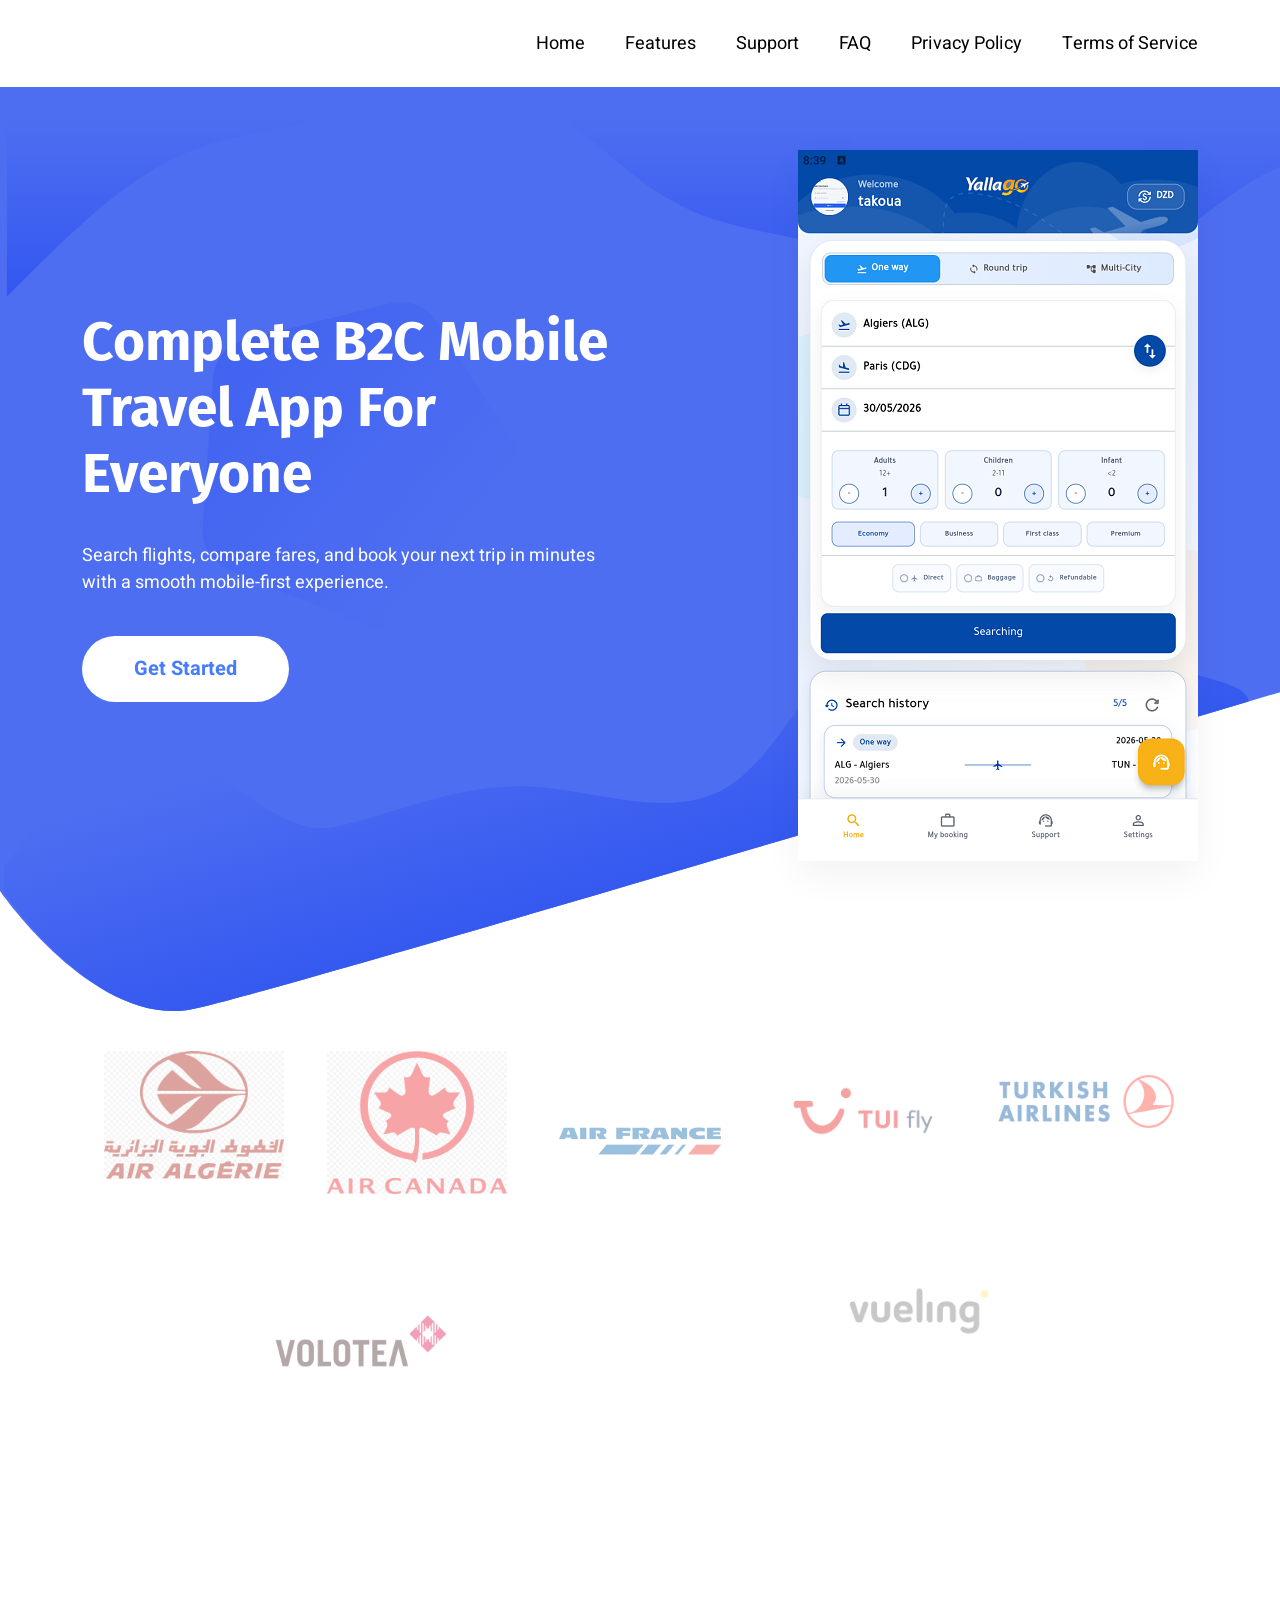
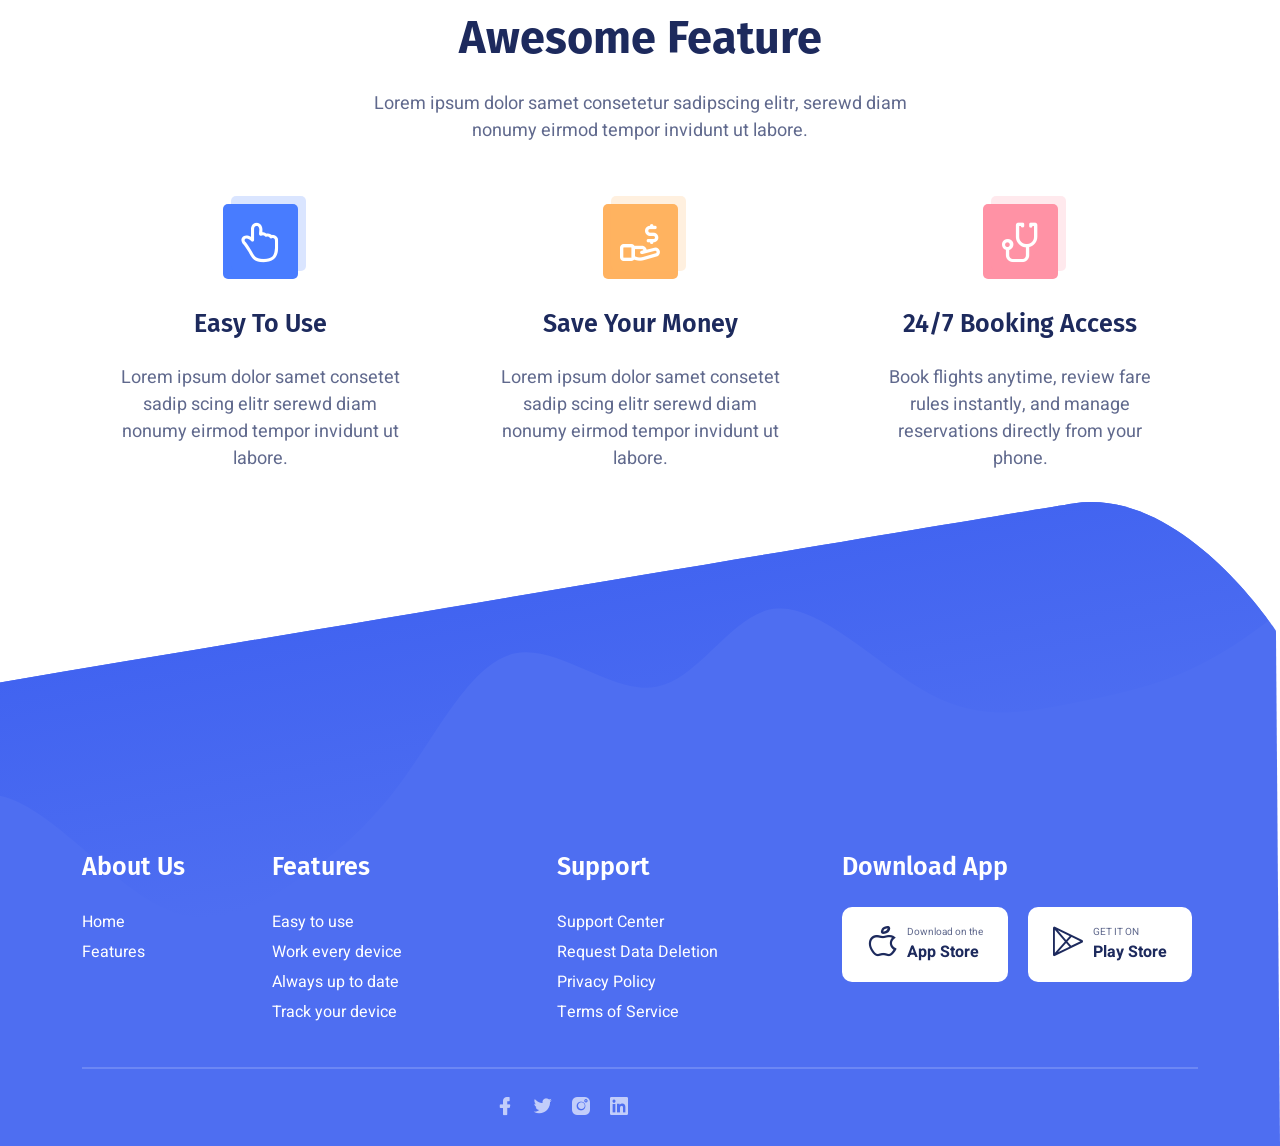
==== commit fb4c9fa7: "udpdates" ====
--- a/index.html
+++ b/index.html
@@ -53,7 +53,7 @@
             <div class="col-lg-12">
               <nav class="navbar navbar-expand-lg">
                 <a class="navbar-brand" href="index.html">
-                  <img src="assets/img/logo.JPEG" alt="Logo" />
+                  <img src="assets/img/logo.jpg" alt="Logo" />
                 </a>
                 <button class="navbar-toggler" type="button" data-bs-toggle="collapse" data-bs-target="#navbarSupportedContent" aria-controls="navbarSupportedContent" aria-expanded="false" aria-label="Toggle navigation">
                   <span class="toggler-icon"></span>
@@ -70,10 +70,16 @@
                       <a class="page-scroll" href="#feature">Features</a>
                     </li>
                     <li class="nav-item">
-                      <a class="" href="#0">About</a>
+                      <a href="support.html">Support</a>
                     </li>
                     <li class="nav-item">
                       <a class="page-scroll" href="#faq">FAQ</a>
+                    </li>
+                    <li class="nav-item">
+                      <a href="privacy-policy.html">Privacy Policy</a>
+                    </li>
+                    <li class="nav-item">
+                      <a href="terms-and-condition.html">Terms of Service</a>
                     </li>
                   </ul>
                 </div>
@@ -122,19 +128,25 @@
 			<div class="container">
 				<div class="client-logo-wrapper">
 					<div class="single-logo">
-						<img src="assets/img/client-logo/client-logo-1.png" alt="">
-					</div>
-					<div class="single-logo">
-						<img src="assets/img/client-logo/client-logo-2.png" alt="">
-					</div>
-					<div class="single-logo">
-						<img src="assets/img/client-logo/client-logo-3.png" alt="">
-					</div>
-					<div class="single-logo">
-						<img src="assets/img/client-logo/client-logo-4.png" alt="">
-					</div>
-					<div class="single-logo">
-						<img src="assets/img/client-logo/client-logo-5.png" alt="">
+						<img src="assets/img/client-logo/air-alg.png" alt="Air Algerie">
+					</div>
+					<div class="single-logo">
+						<img src="assets/img/client-logo/air-canada.png" alt="Air Canada">
+					</div>
+					<div class="single-logo">
+						<img src="assets/img/client-logo/air-france.png" alt="Air France">
+					</div>
+					<div class="single-logo">
+						<img src="assets/img/client-logo/tui.png" alt="TUI">
+					</div>
+					<div class="single-logo">
+						<img src="assets/img/client-logo/Turkish-Air.png" alt="Turkish Airlines">
+					</div>
+					<div class="single-logo">
+						<img src="assets/img/client-logo/volotea.png" alt="Volotea">
+					</div>
+					<div class="single-logo">
+						<img src="assets/img/client-logo/Vueling.png" alt="Vueling">
 					</div>
 				</div>
 			</div>
@@ -193,7 +205,7 @@
 		<!-- ========================= feature-section end ========================= -->
 
 		<!-- ========================= faq-section start ========================= -->
-		<section id="faq" class="faq-section pt-120">
+		<section id="faq" class="faq-section pt-120" style="display: none;">
 			<div class="container">
 				<div class="row justify-content-center">
 					<div class="col-xxl-5 col-xl-6 col-lg-7">
@@ -280,10 +292,10 @@
 							<div class="footer-widget">
 								<h3>Support</h3>
 								<ul class="links">
-									<li> <a href="javascript:void(0)">Accounting Software</a> </li>
+									<li> <a href="support.html">Support Center</a> </li>
+									<li> <a href="mailto:worldsoftdev@gmail.com?subject=Data%20Deletion%20Request">Request Data Deletion</a> </li>
 									<li> <a href="privacy-policy.html">Privacy Policy</a> </li>
 									<li> <a href="terms-and-condition.html">Terms of Service</a> </li>
-									<li> <a href="javascript:void(0)">Accessibility</a> </li>
 								</ul>
 							</div>
 						</div>
--- a/assets/css/main.css
+++ b/assets/css/main.css
@@ -402,6 +402,7 @@
   top: 0;
   left: 0;
   width: 100%;
+  background-color: #fff;
   z-index: 99;
   transition: all 0.3s ease-out 0s;
 }
@@ -518,7 +519,7 @@
 .navbar-nav .nav-item a {
   font-size: 18px;
   font-weight: 400;
-  color: #fff;
+  color: #000;
   transition: all 0.3s ease-out 0s;
   padding: 10px 0;
   position: relative;
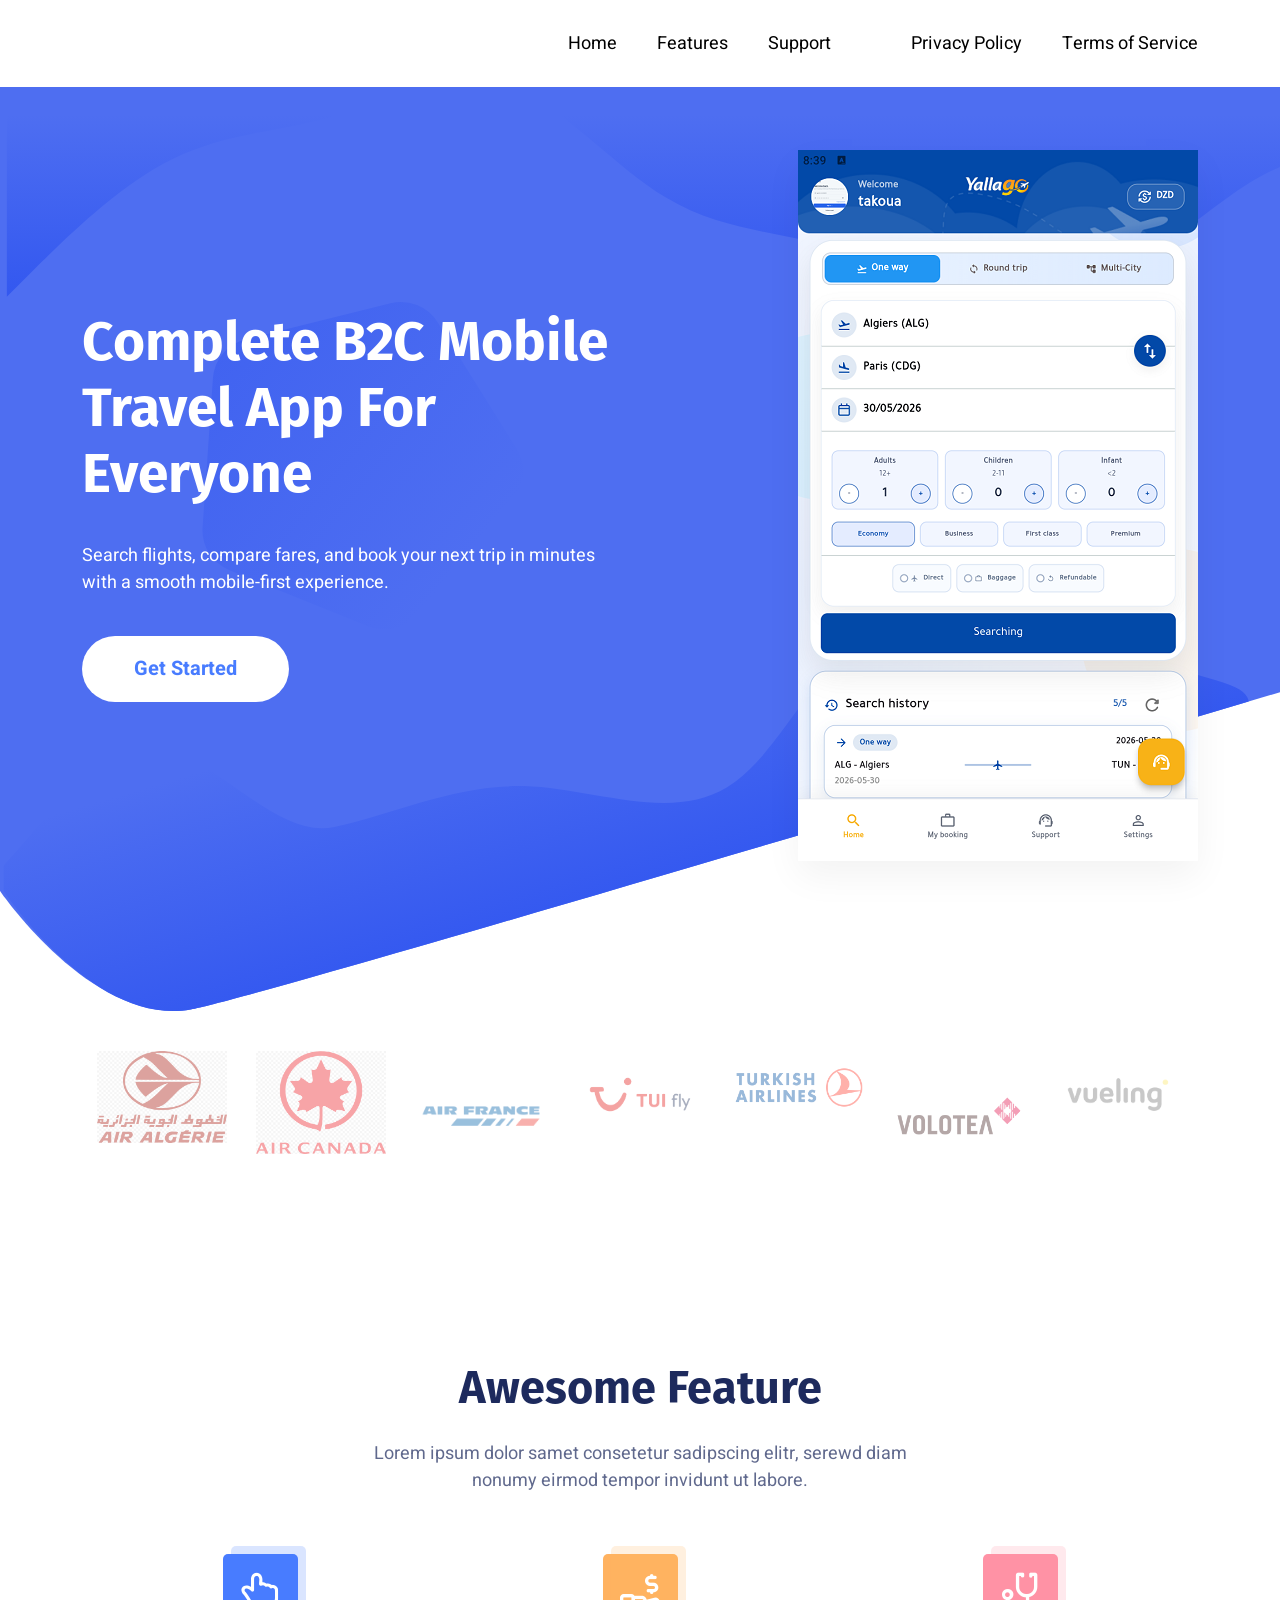
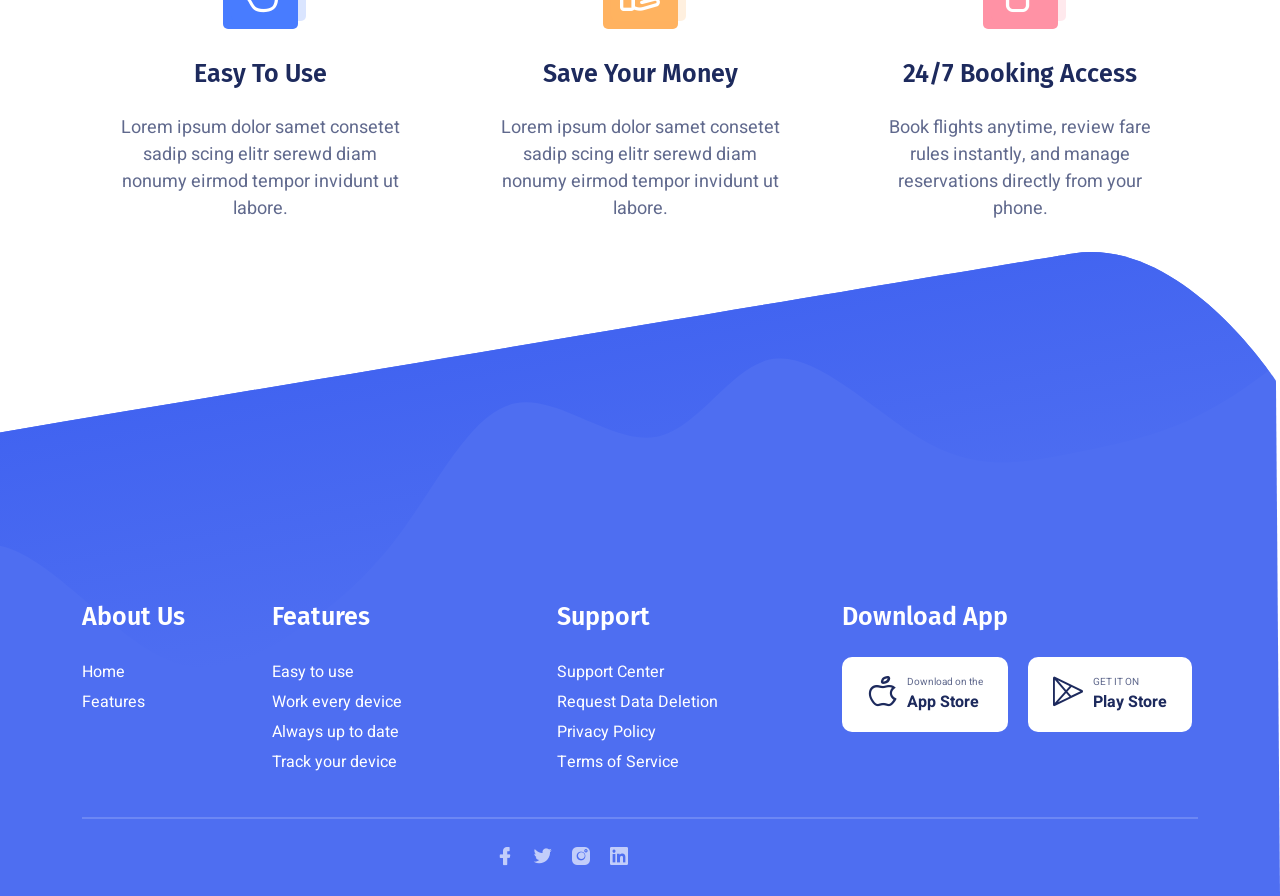
==== commit 1a7e4c2e: "test" ====
--- a/index.html
+++ b/index.html
@@ -73,7 +73,6 @@
                       <a href="support.html">Support</a>
                     </li>
                     <li class="nav-item">
-                      <a class="page-scroll" href="#faq">FAQ</a>
                     </li>
                     <li class="nav-item">
                       <a href="privacy-policy.html">Privacy Policy</a>
--- a/assets/css/main.css
+++ b/assets/css/main.css
@@ -456,7 +456,7 @@
 }
 
 .navbar-brand img {
-  max-width: 180px;
+  max-width: 130px;
 }
 
 .navbar-toggler {
@@ -774,7 +774,7 @@
 }
 
 .client-logo-section .client-logo-wrapper .single-logo {
-  width: 180px;
+  width: 130px;
   margin: 10px;
   opacity: .4;
   transition: all 0.3s ease-out 0s;
@@ -782,7 +782,7 @@
 
 @media only screen and (min-width: 992px) and (max-width: 1199px) {
   .client-logo-section .client-logo-wrapper .single-logo {
-    width: 160px;
+    width: 120px;
   }
 }
 
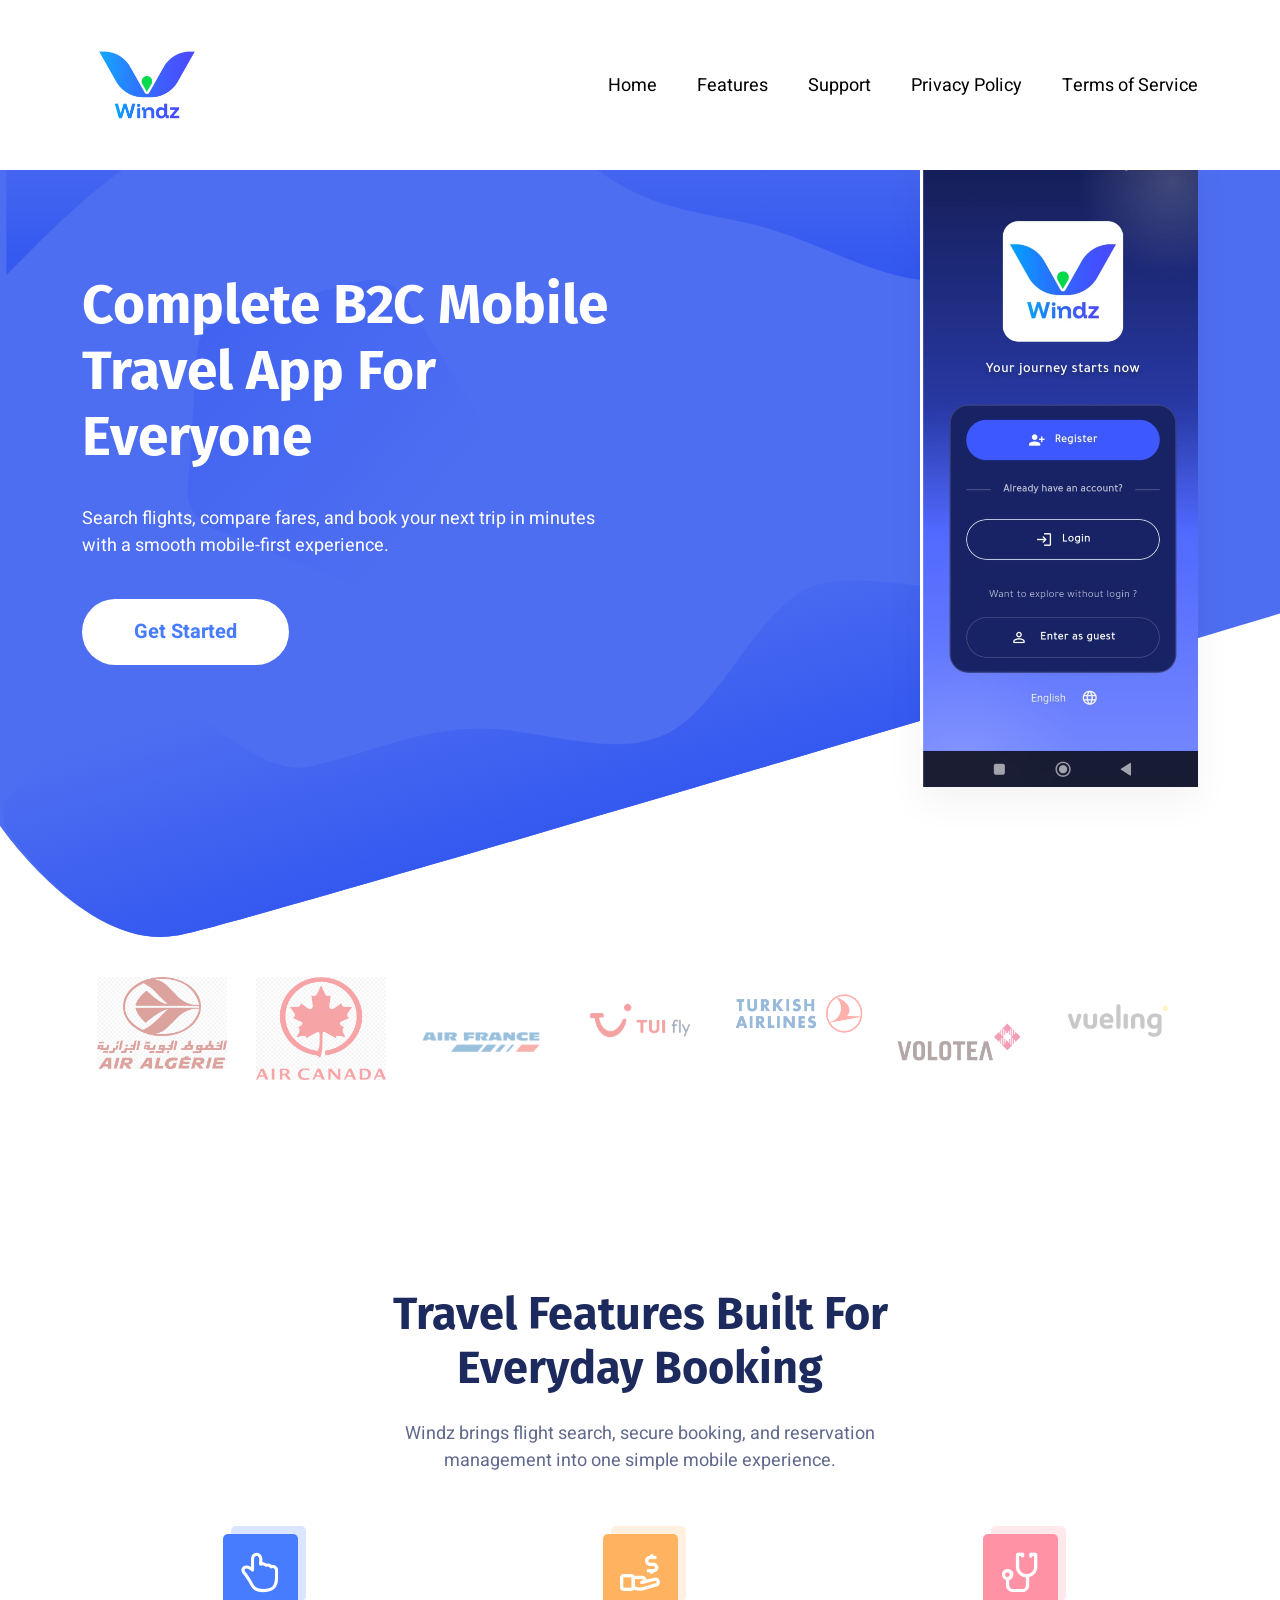
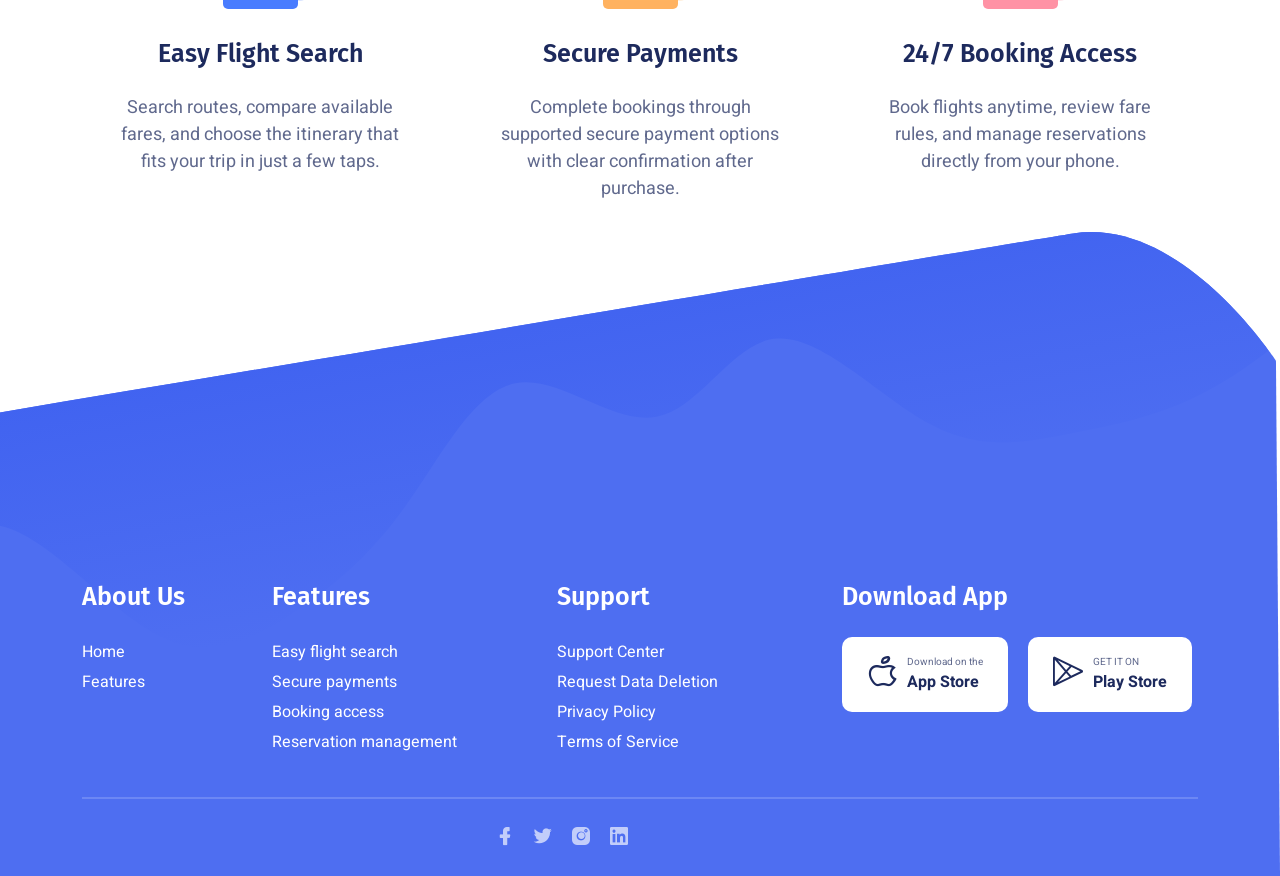
==== commit 74ed0fff: "windz site" ====
--- a/index.html
+++ b/index.html
@@ -1,9 +1,9 @@
-<!DOCTYPE html>
+﻿<!DOCTYPE html>
 <html class="no-js" lang="">
   <head>
     <meta charset="utf-8" />
     <meta http-equiv="x-ua-compatible" content="ie=edge" />
-    <title>Yallago B2C</title>
+    <title>Windz B2C</title>
     <meta name="description" content="" />
     <meta name="viewport" content="width=device-width, initial-scale=1" />
     <link rel="shortcut icon" type="image/x-icon" href="assets/img/favicon.svg"/>
@@ -53,7 +53,7 @@
             <div class="col-lg-12">
               <nav class="navbar navbar-expand-lg">
                 <a class="navbar-brand" href="index.html">
-                  <img src="assets/img/logo.jpg" alt="Logo" />
+                  <img src="assets/img/logo.png" alt="Logo" />
                 </a>
                 <button class="navbar-toggler" type="button" data-bs-toggle="collapse" data-bs-target="#navbarSupportedContent" aria-controls="navbarSupportedContent" aria-expanded="false" aria-label="Toggle navigation">
                   <span class="toggler-icon"></span>
@@ -71,8 +71,6 @@
                     </li>
                     <li class="nav-item">
                       <a href="support.html">Support</a>
-                    </li>
-                    <li class="nav-item">
                     </li>
                     <li class="nav-item">
                       <a href="privacy-policy.html">Privacy Policy</a>
@@ -107,7 +105,7 @@
               <p class="wow fadeInUp" data-wow-delay=".4s">
                 Search flights, compare fares, and book your next trip in minutes with a smooth mobile-first experience.
               </p>
-              <a href="javascript:void(0)" class="main-btn btn-hover wow fadeInUp" data-wow-delay=".6s">Get Started</a>
+              <a href="#feature" class="main-btn btn-hover page-scroll wow fadeInUp" data-wow-delay=".6s">Get Started</a>
             </div>
 					</div>
 					<div class="col-lg-6">
@@ -158,8 +156,8 @@
 				<div class="row justify-content-center">
 					<div class="col-xxl-5 col-xl-6 col-lg-7">
 						<div class="section-title text-center mb-30">
-							<h1 class="mb-25 wow fadeInUp" data-wow-delay=".2s" style="visibility: visible; animation-delay: 0.2s; animation-name: fadeInUp;">Awesome Feature</h1>
-							<p class="wow fadeInUp" data-wow-delay=".4s" style="visibility: visible; animation-delay: 0.4s; animation-name: fadeInUp;">Lorem ipsum dolor samet consetetur sadipscing elitr, serewd diam nonumy eirmod tempor invidunt ut labore.</p>
+							<h1 class="mb-25 wow fadeInUp" data-wow-delay=".2s" style="visibility: visible; animation-delay: 0.2s; animation-name: fadeInUp;">Travel Features Built For Everyday Booking</h1>
+							<p class="wow fadeInUp" data-wow-delay=".4s" style="visibility: visible; animation-delay: 0.4s; animation-name: fadeInUp;">Windz brings flight search, secure booking, and reservation management into one simple mobile experience.</p>
 						</div>
 					</div>
 				</div>
@@ -171,8 +169,8 @@
 								<i class="lni lni-pointer-up"></i>
 							</div>
 							<div class="content">
-								<h3>Easy To Use</h3>
-								<p>Lorem ipsum dolor samet consetet sadip scing elitr serewd diam nonumy eirmod tempor invidunt ut labore.</p>
+								<h3>Easy Flight Search</h3>
+								<p>Search routes, compare available fares, and choose the itinerary that fits your trip in just a few taps.</p>
 							</div>
 						</div>
 					</div>
@@ -182,8 +180,8 @@
 								<i class="lni lni-revenue"></i>
 							</div>
 							<div class="content">
-								<h3>Save Your Money</h3>
-								<p>Lorem ipsum dolor samet consetet sadip scing elitr serewd diam nonumy eirmod tempor invidunt ut labore.</p>
+								<h3>Secure Payments</h3>
+								<p>Complete bookings through supported secure payment options with clear confirmation after purchase.</p>
 							</div>
 						</div>
 					</div>
@@ -194,7 +192,7 @@
 							</div>
 							<div class="content">
 								<h3>24/7 Booking Access</h3>
-								<p>Book flights anytime, review fare rules instantly, and manage reservations directly from your phone.</p>
+								<p>Book flights anytime, review fare rules, and manage reservations directly from your phone.</p>
 							</div>
 						</div>
 					</div>
@@ -271,8 +269,8 @@
 							<div class="footer-widget">
 								<h3>About Us</h3>
 								<ul class="links">
-									<li> <a href="javascript:void(0)">Home</a> </li>
-									<li> <a href="javascript:void(0)">Features</a> </li>
+									<li> <a href="#home">Home</a> </li>
+									<li> <a href="#feature">Features</a> </li>
 								</ul>
 							</div>
 						</div>
@@ -280,10 +278,10 @@
 							<div class="footer-widget">
 								<h3>Features</h3>
 								<ul class="links">
-									<li> <a href="javascript:void(0)">Easy to use</a> </li>
-									<li> <a href="javascript:void(0)">Work every device</a> </li>
-									<li> <a href="javascript:void(0)">Always up to date</a> </li>
-									<li> <a href="javascript:void(0)">Track your device</a> </li>
+									<li> <a href="#feature">Easy flight search</a> </li>
+									<li> <a href="#feature">Secure payments</a> </li>
+									<li> <a href="#feature">Booking access</a> </li>
+									<li> <a href="#feature">Reservation management</a> </li>
 								</ul>
 							</div>
 						</div>
@@ -292,7 +290,7 @@
 								<h3>Support</h3>
 								<ul class="links">
 									<li> <a href="support.html">Support Center</a> </li>
-									<li> <a href="mailto:worldsoftdev@gmail.com?subject=Data%20Deletion%20Request">Request Data Deletion</a> </li>
+									<li> <a href="mailto:support@windz.pro?subject=Data%20Deletion%20Request">Request Data Deletion</a> </li>
 									<li> <a href="privacy-policy.html">Privacy Policy</a> </li>
 									<li> <a href="terms-and-condition.html">Terms of Service</a> </li>
 								</ul>
@@ -364,3 +362,5 @@
     <script src="assets/js/main.js"></script>
   </body>
 </html>
+
+
